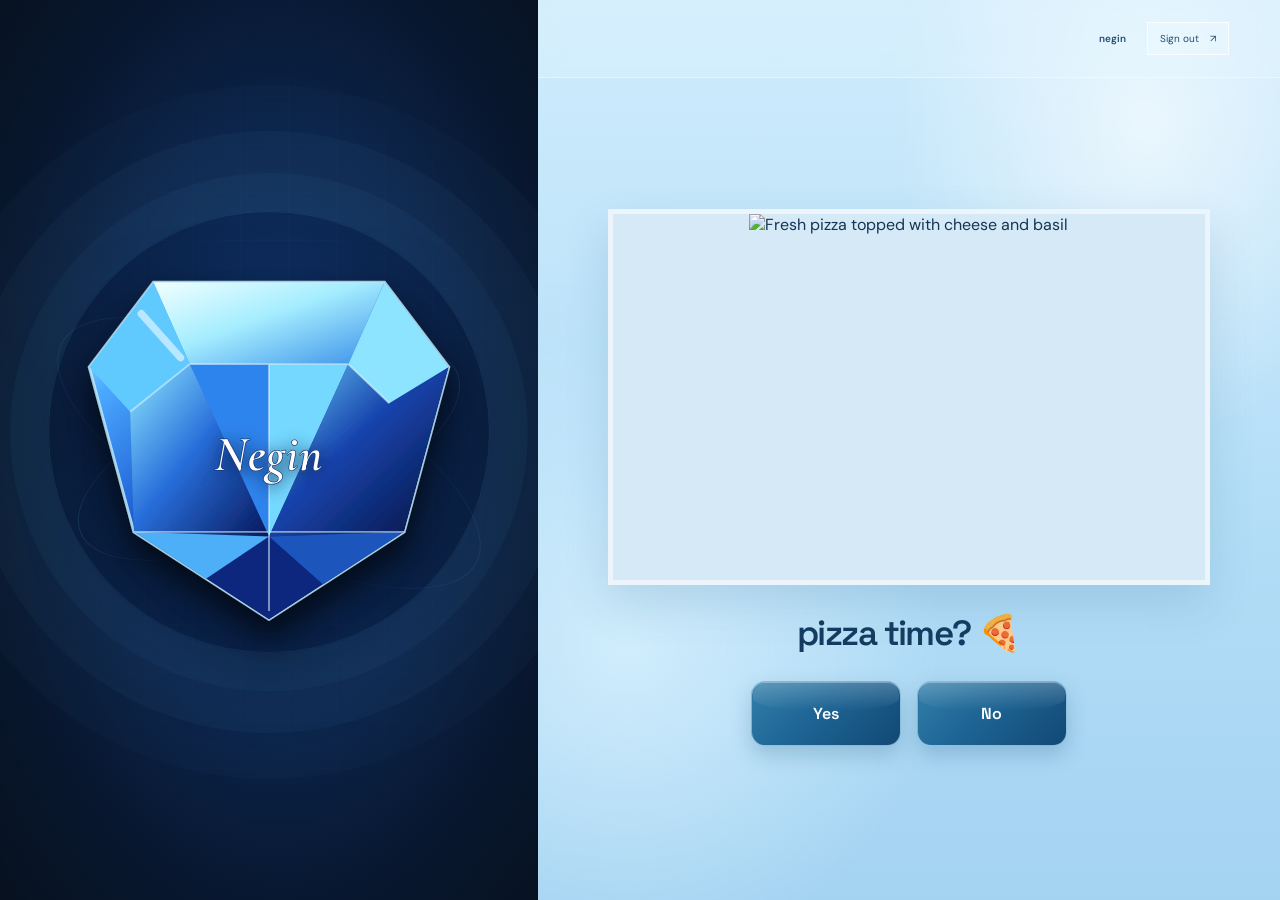
==== home.html @ ed8a0e22 "change the main page to 2" ====
<!doctype html>
<html lang="en">
<head>
  <meta charset="utf-8">
  <meta name="viewport" content="width=device-width, initial-scale=1">
  <meta name="theme-color" content="#a8d5f3">
  <meta name="description" content="Your Blockwise space.">
  <title>Your space — Blockwise</title>
  <link rel="preconnect" href="https://fonts.googleapis.com">
  <link rel="preconnect" href="https://fonts.gstatic.com" crossorigin>
  <link href="https://fonts.googleapis.com/css2?family=Cormorant+Garamond:ital,wght@0,500;0,600;1,500;1,600&family=DM+Mono:wght@400;500&family=DM+Sans:wght@400;500;600;700&family=Space+Grotesk:wght@400;500;600;700&display=swap" rel="stylesheet">
  <link rel="stylesheet" href="style.css">
  <script src="script.js" defer></script>
</head>
<body class="home-mode">
  <section class="home-screen" id="home-screen" aria-label="Your Blockwise home">
    <aside class="sapphire-panel" aria-label="Sapphire artwork">
      <div class="gem-stage" aria-hidden="true"><span class="gem-aura"></span><span class="gem-orbit gem-orbit-one"></span><span class="gem-orbit gem-orbit-two"></span>
        <svg class="sapphire-art" viewBox="0 0 440 450" role="img" aria-label="A large faceted blue sapphire gemstone">
          <defs>
            <linearGradient id="gem-base" x1="0" y1="0" x2="1" y2="1"><stop stop-color="#c5f5ff"/><stop offset=".18" stop-color="#4ba9ff"/><stop offset=".42" stop-color="#1c5bd2"/><stop offset=".68" stop-color="#102b90"/><stop offset="1" stop-color="#75d9ff"/></linearGradient>
            <linearGradient id="gem-left" x1="0" y1="0" x2="1" y2="1"><stop stop-color="#8ee8ff"/><stop offset=".48" stop-color="#286eda"/><stop offset="1" stop-color="#07175b"/></linearGradient>
            <linearGradient id="gem-right" x1="0" y1="0" x2="1" y2="1"><stop stop-color="#70d6ff"/><stop offset=".45" stop-color="#1744ad"/><stop offset="1" stop-color="#06113d"/></linearGradient>
            <linearGradient id="gem-flash" x1="0" y1="0" x2="1" y2="1"><stop stop-color="#f1ffff"/><stop offset=".45" stop-color="#a5edff"/><stop offset="1" stop-color="#398fe8"/></linearGradient>
            <filter id="gem-shadow" x="-40%" y="-35%" width="180%" height="190%"><feGaussianBlur in="SourceAlpha" stdDeviation="15"/><feOffset dy="18"/><feComponentTransfer><feFuncA type="linear" slope=".58"/></feComponentTransfer><feMerge><feMergeNode/><feMergeNode in="SourceGraphic"/></feMerge></filter>
            <clipPath id="gem-cut"><path d="M96 42h248l69 91-48 177-145 94L75 310 27 133z"/></clipPath>
          </defs>
          <g filter="url(#gem-shadow)">
            <path d="M96 42h248l69 91-48 177-145 94L75 310 27 133z" fill="url(#gem-base)" stroke="#cbf5ff" stroke-opacity=".78" stroke-width="3"/>
            <g clip-path="url(#gem-cut)">
              <path d="M96 42h248l-39 88H135z" fill="url(#gem-flash)"/>
              <path d="M27 133 96 42l39 88-64 51z" fill="#61caff"/>
              <path d="m344 42 69 91-64 48-44-51z" fill="#8de4ff"/>
              <path d="m135 130 85 0 0 185-85-185z" fill="#2f84ed"/>
              <path d="m220 130 85 0-85 185z" fill="#75d9ff"/>
              <path d="m71 181 64-51 85 185-145-5z" fill="url(#gem-left)"/>
              <path d="m305 130 44 42 64-39-48 177-145 5z" fill="url(#gem-right)"/>
              <path d="m75 310 145 5 145-5-145 94z" fill="#0c277e"/>
              <path d="m75 310 145 5-82 55z" fill="#4eaff7"/>
              <path d="m220 315 145-5-83 60z" fill="#1a54bb"/>
              <path d="M96 42h248M135 130h170M71 181l64-51m170 0 44 42m-129-42v185M75 310l290 0M220 315l0 80" fill="none" stroke="#e4fbff" stroke-opacity=".55" stroke-width="2"/>
              <path d="m83 76 42 47" stroke="#fff" stroke-opacity=".55" stroke-width="8" stroke-linecap="round"/>
            </g>
            <text class="gem-name" x="220" y="233" text-anchor="middle" dominant-baseline="middle">Negin</text>
          </g>
        </svg>
      </div>
    </aside>
    <div class="home-canvas">
      <header class="home-header"><div class="home-user"><span class="user-name">negin</span><button id="sign-out" type="button">Sign out <span>↗</span></button></div></header>
      <div class="empty-workspace" id="home">
        <section class="pizza-panel" aria-labelledby="pizza-question">
          <div class="pizza-photo"><img src="https://images.unsplash.com/photo-1513104890138-7c749659a591?auto=format&fit=crop&w=1000&q=85" alt="Fresh pizza topped with cheese and basil"></div>
          <p class="pizza-question" id="pizza-question">pizza time? 🍕</p>
          <div class="pizza-actions" id="pizza-actions" aria-label="Choose yes or no">
            <button class="pizza-yes" id="pizza-yes" type="button">Yes</button>
            <button class="pizza-no" id="pizza-no" type="button">No</button>
          </div>
          <p class="day-prompt" id="day-prompt" hidden>Which day would you like to go out?<br>tell me on telegram</p>
        </section>
      </div>
    </div>
  </section>
</body>
</html>
---- style.css ----
:root{--ink:#0b0d12;--panel:#11151d;--lime:#d4ff46;--cyan:#7cebd5;--muted:#929cab;--line:#2b313c;--white:#f4f6f8;--sans:'DM Sans',sans-serif;--display:'Space Grotesk',sans-serif;--mono:'DM Mono',monospace}*{box-sizing:border-box}html,body{min-width:320px;min-height:100%;margin:0}body{background:var(--ink);color:var(--white);font-family:var(--sans);-webkit-font-smoothing:antialiased}button,input{font:inherit}button,a{-webkit-tap-highlight-color:transparent}a{color:inherit;text-decoration:none}:focus-visible{outline:2px solid var(--lime);outline-offset:3px}.login-page{min-height:100svh;display:grid;grid-template-columns:1.08fr .92fr}.welcome-panel{position:relative;isolation:isolate;overflow:hidden;min-height:100svh;padding:35px clamp(35px,6vw,88px);display:flex;flex-direction:column;justify-content:space-between;background:radial-gradient(ellipse at 73% 49%,#183032 0%,#11191e 34%,#0b0d12 76%)}.welcome-panel:before{content:'';position:absolute;z-index:-1;inset:0;opacity:.2;background-image:linear-gradient(#8fb1a41d 1px,transparent 1px),linear-gradient(90deg,#8fb1a41d 1px,transparent 1px);background-size:54px 54px;mask-image:radial-gradient(ellipse at 67% 45%,#000 0%,transparent 72%)}.welcome-panel:after{content:'';position:absolute;z-index:-1;width:370px;height:370px;right:-170px;top:14%;border:1px solid #7cebd51b;border-radius:50%;box-shadow:0 0 0 42px #7cebd508,0 0 0 84px #7cebd506,0 0 0 130px #7cebd504}.ambient{position:absolute;z-index:-1;border-radius:50%;filter:blur(1px)}.ambient-one{width:6px;height:6px;top:23%;right:23%;background:var(--lime);box-shadow:0 0 18px 4px #d4ff4660}.ambient-two{width:4px;height:4px;bottom:22%;right:18%;background:var(--cyan);box-shadow:0 0 16px 3px #7cebd560}.brand{display:flex;align-items:center;gap:10px;width:max-content;font:600 19px var(--display);letter-spacing:-.045em}.brand-mark{width:29px;height:29px;border:1px solid #d4ff467c;border-radius:8px;display:grid;place-items:center;color:var(--lime);font:700 15px var(--display);letter-spacing:-.08em}.brand-mark span{color:var(--cyan)}.welcome-copy{width:min(500px,100%);margin:auto 0;padding:40px 0 48px}.eyebrow{display:flex;align-items:center;gap:9px;margin:0 0 18px;color:var(--lime);font:9px var(--mono);letter-spacing:.12em}.live-dot{width:6px;height:6px;border-radius:50%;background:var(--lime);box-shadow:0 0 0 4px #d4ff461f}.welcome-copy h1{margin:0;color:var(--white);font:600 clamp(55px,6.3vw,82px)/.98 var(--display);letter-spacing:-.07em}.welcome-copy h1 em{font-style:normal;color:var(--lime)}.welcome-text{max-width:370px;margin:22px 0 31px;color:#a2acb9;font-size:13px;line-height:1.8}.snippet{width:min(390px,100%);background:#10151dce;border:1px solid #c3d0e121;border-radius:8px;overflow:hidden;box-shadow:0 22px 70px #0005;backdrop-filter:blur(8px)}.snippet-top{height:37px;padding:0 12px;display:flex;align-items:center;justify-content:space-between;border-bottom:1px solid #ffffff12;color:#8d97a5;font:8px var(--mono)}.snippet-top>span:first-child{display:flex;gap:4px}.snippet-top i{width:7px;height:7px;border-radius:50%;background:#ed7169}.snippet-top i:nth-child(2){background:#e5bf5e}.snippet-top i:nth-child(3){background:#72c982}.snippet-top .saved{color:#83dcb3}.snippet pre{margin:0;padding:15px 18px;color:#bac3d0;font:10px/1.85 var(--mono)}.purple{color:#c6a0f6}.yellow{color:#ead48a}.green{color:#9de28c}.welcome-foot{display:flex;justify-content:space-between;gap:14px;color:#768190;font:8px var(--mono)}.welcome-foot b{color:var(--lime);font-weight:400;margin-right:5px}.welcome-foot .foot-mark{color:#75817e}.form-panel{min-height:100svh;background:#11151d;display:flex;flex-direction:column;justify-content:center;padding:35px clamp(32px,6vw,88px) 24px;position:relative}.form-wrap{width:min(390px,100%);margin:auto}.mobile-brand{display:none}.back-link{display:inline-flex;align-items:center;gap:9px;color:#8993a1;font:9px var(--mono);transition:color .2s}.back-link:hover{color:var(--lime)}.back-link span{font-size:14px}.form-heading{margin:43px 0 30px}.form-heading .eyebrow{margin-bottom:11px;font-size:8px;color:var(--cyan)}.form-heading h2{margin:0 0 8px;color:var(--white);font:600 37px/1.1 var(--display);letter-spacing:-.06em}.form-heading>p:last-child{margin:0;color:#98a2b0;font-size:11px}.field-group{margin-bottom:19px}.field-group label{display:block;margin-bottom:8px;color:#e0e4e9;font-size:10px;font-weight:600}.label-row{display:flex;align-items:center;justify-content:space-between}.label-row label{margin-bottom:8px}.text-button{border:0;padding:0;background:none;color:var(--lime);font-size:9px;font-weight:600;cursor:pointer}.text-button:hover{text-decoration:underline;text-underline-offset:3px}.field-group input{height:47px;width:100%;border:1px solid #303743;background:#0d1016;color:var(--white);padding:0 13px;font-size:11px;transition:border-color .2s,box-shadow .2s}.field-group input::placeholder{color:#657080}.field-group input:focus{outline:none;border-color:#9abc35;box-shadow:0 0 0 3px #d4ff4612}.field-group.invalid input{border-color:#f17e83}.field-error{display:block;min-height:0;margin-top:0;color:#f28b8e;font-size:9px}.field-group.invalid .field-error{min-height:13px;margin-top:5px}.password-wrap{position:relative}.password-wrap input{padding-right:60px}.show-password{position:absolute;right:12px;top:50%;transform:translateY(-50%);border:0;background:none;color:#9ca6b5;font:9px var(--mono);cursor:pointer}.show-password:hover{color:var(--lime)}.remember{display:flex;align-items:center;gap:9px;margin:1px 0 22px;color:#9aa4b1;font-size:10px;cursor:pointer;width:max-content}.remember input{position:absolute;opacity:0;width:1px;height:1px}.checkmark{width:15px;height:15px;border:1px solid #47515f;background:#0d1016;display:grid;place-items:center;transition:.2s}.remember input:checked+.checkmark{background:var(--lime);border-color:var(--lime)}.remember input:checked+.checkmark:after{content:'✓';color:var(--ink);font-size:10px;font-weight:700}.remember input:focus-visible+.checkmark{outline:2px solid var(--lime);outline-offset:3px}.submit-button{height:49px;width:100%;border:0;background:var(--lime);color:var(--ink);display:flex;align-items:center;justify-content:space-between;padding:0 15px;font-size:10px;font-weight:700;cursor:pointer;transition:background .2s,transform .2s}.submit-button:hover{background:#e0ff7e;transform:translateY(-1px)}.button-arrow{font-size:16px}.form-message{min-height:17px;margin:10px 0 0;color:var(--cyan);font-size:10px}.form-message.error{color:#f28b8e}.signup-prompt{margin:19px 0 0;text-align:center;color:#929cab;font-size:10px}.signup-prompt .text-button{margin-left:4px}.secure-note{display:flex;align-items:center;justify-content:center;gap:8px;margin-top:39px;padding-top:17px;border-top:1px solid #ffffff12;color:#788391;font-size:9px}.lock-icon{color:var(--cyan);font-size:12px}.form-foot{display:flex;justify-content:center;gap:20px;color:#697484;font:8px var(--mono)}.form-foot a:hover{color:var(--lime)}.toast{position:fixed;z-index:20;bottom:24px;left:50%;transform:translate(-50%,15px);padding:12px 17px;background:var(--lime);color:var(--ink);font:10px var(--mono);opacity:0;pointer-events:none;transition:opacity .2s,transform .2s}.toast.show{opacity:1;transform:translate(-50%,0)}.is-reset .remember,.is-reset #password-group{display:none}.is-reset .form-heading{margin-bottom:28px}
@media(max-width:850px){.login-page{grid-template-columns:.95fr 1.05fr}.welcome-panel{padding:29px 34px}.form-panel{padding-inline:35px}.welcome-copy h1{font-size:clamp(50px,6vw,68px)}.welcome-foot{flex-wrap:wrap}.welcome-foot .foot-mark{display:none}}
@media(max-width:650px){.login-page{display:flex;flex-direction:column}.welcome-panel{min-height:280px;height:34svh;max-height:360px;padding:21px 23px 17px}.welcome-panel:before{background-size:38px 38px}.welcome-panel:after{width:220px;height:220px;right:-115px;top:-45px}.brand{font-size:17px}.brand-mark{width:26px;height:26px}.welcome-copy{margin:auto 0;padding:22px 0 13px}.welcome-copy .eyebrow{margin-bottom:10px;font-size:8px}.welcome-copy h1{font-size:clamp(40px,10vw,58px)}.welcome-text{max-width:330px;margin:12px 0 0;font-size:10px}.snippet{display:none}.welcome-foot{font-size:7px;gap:11px}.form-panel{min-height:calc(100svh - min(34svh,360px));padding:25px 23px 20px}.form-wrap{margin:auto;width:min(390px,100%)}.back-link{display:none}.form-heading{margin:12px 0 26px}.form-heading h2{font-size:33px}.secure-note{margin-top:26px}.form-foot{margin-top:25px;gap:16px}}
@media(max-width:370px){.welcome-panel{padding-inline:18px}.form-panel{padding-inline:18px}.welcome-copy h1{font-size:40px}.welcome-foot{gap:8px}.form-foot{gap:11px;font-size:7px}}
@media(prefers-reduced-motion:reduce){*,*::before,*::after{scroll-behavior:auto!important;animation-duration:.01ms!important;transition-duration:.01ms!important}}

.login-hint{margin:17px 0 0;text-align:center;color:#788391;font:9px var(--mono)}.login-hint strong{color:var(--cyan);font-weight:500}

/* Signed-in home: a calm sky with room for future content. */
[hidden]{display:none!important}body.home-mode{overflow:hidden;background:#a8d5f3}.home-screen{position:relative;min-height:100svh;width:100%;overflow:hidden;display:flex;flex-direction:column;color:#153554;background:linear-gradient(180deg,#c3e5fb 0%,#a9d6f5 43%,#83bdea 100%)}body.home-mode #home-screen{display:flex!important}.home-screen:before{content:'';position:absolute;inset:0;pointer-events:none;background:radial-gradient(ellipse at 18% 28%,#ffffffa8 0%,#ffffff00 33%),radial-gradient(ellipse at 82% 40%,#e6f6ff88 0%,#e6f6ff00 30%),linear-gradient(180deg,#ffffff21,transparent 54%)}.sky-glow{position:absolute;pointer-events:none;filter:blur(4px);border-radius:50%;background:#ffffff54}.sky-glow-one{width:380px;height:110px;top:23%;left:-130px;transform:rotate(-14deg)}.sky-glow-two{width:460px;height:135px;right:-160px;bottom:18%;transform:rotate(14deg);opacity:.55}.home-header{position:relative;z-index:2;height:82px;padding:0 clamp(22px,5vw,70px);display:flex;align-items:center;justify-content:space-between;border-bottom:1px solid #ffffff55;background:#d5efff38;backdrop-filter:blur(7px)}.home-brand{color:#123858}.home-brand .brand-mark{border-color:#ffffffbb;color:#164c79;background:#ffffff35}.home-brand .brand-mark span{color:#178fbd}.home-user{display:flex;align-items:center;gap:10px;color:#173c5d;font-size:11px}.user-dot{width:28px;height:28px;border-radius:50%;display:grid;place-items:center;background:#ffffff9c;border:1px solid #ffffff;color:#215b86;font:500 11px var(--mono)}.user-name{font-weight:600}.home-user button{margin-left:12px;border:1px solid #ffffffa8;background:#f4fbff55;color:#173c5d;padding:9px 12px;font-size:10px;cursor:pointer;transition:background .2s}.home-user button:hover{background:#ffffffb8}.home-user button span{margin-left:8px}.empty-workspace{position:relative;z-index:1;flex:1;min-height:0}.home-footer{position:relative;z-index:2;min-height:44px;padding:0 clamp(22px,5vw,70px);display:flex;align-items:center;justify-content:space-between;color:#28577e9c;font:8px var(--mono);letter-spacing:.08em}.home-footer b{margin-left:5px;color:#f8ffff;font-size:12px}.diamond{position:absolute;z-index:1;width:53px;height:53px;transform:rotate(45deg);border:1px solid #f7fdffb8;background:linear-gradient(135deg,#ffffffb0 0%,#e6f8ff5a 31%,#85c8ef47 32%,#faffff8b 67%,#b2e3fc6e 68%,#ffffffa8 100%);box-shadow:0 8px 24px #367ca52b,inset 0 0 14px #ffffff72;opacity:.8}.diamond:after{content:'';position:absolute;inset:0;background:linear-gradient(45deg,transparent 49.3%,#ffffffb0 50%,transparent 50.8%)}.diamond-one{width:36px;height:36px;left:9%;top:21%;opacity:.58}.diamond-two{width:84px;height:84px;right:10%;top:17%;opacity:.77}.diamond-three{width:49px;height:49px;left:17%;bottom:18%;opacity:.48}.diamond-four{width:29px;height:29px;right:20%;bottom:15%;opacity:.55}.diamond-five{width:20px;height:20px;left:30%;top:14%;opacity:.44}.diamond-six{width:43px;height:43px;right:5%;bottom:32%;opacity:.48}
@media(max-width:650px){.home-header{height:68px;padding-inline:18px}.home-user{gap:7px}.home-user button{margin-left:5px;padding:8px}.home-footer{padding-inline:18px;font-size:7px}.diamond-one{left:8%;top:24%;width:28px;height:28px}.diamond-two{right:9%;top:21%;width:57px;height:57px}.diamond-three{left:11%;bottom:19%;width:34px;height:34px}.diamond-four{right:17%;bottom:15%;width:24px;height:24px}.diamond-five{left:35%;top:13%;width:15px;height:15px}.diamond-six{right:5%;bottom:34%;width:30px;height:30px}}
.sapphire{position:absolute;z-index:1;transform:none;clip-path:polygon(20% 0,80% 0,100% 24%,93% 69%,73% 90%,50% 100%,27% 90%,7% 69%,0 24%);border:0;background:radial-gradient(ellipse at 31% 20%,#c3f3ff 0,#78d3ff 12%,transparent 34%),linear-gradient(132deg,#90dcff 0%,#278bff 22%,#124bbf 23%,#4aa6ff 43%,#102f9a 44%,#3b8ef0 65%,#071d69 66%,#2674db 83%,#9ce8ff 100%);box-shadow:none;filter:drop-shadow(0 13px 22px #123e9f72) drop-shadow(0 0 17px #51aaff42);opacity:.91}.sapphire:after{content:'';position:absolute;inset:0;clip-path:polygon(20% 0,80% 0,100% 24%,93% 69%,73% 90%,50% 100%,27% 90%,7% 69%,0 24%);background:linear-gradient(148deg,transparent 0 19%,#e1faffad 19.5%,transparent 21%),linear-gradient(32deg,transparent 0 48%,#a8e6ff9c 48.5%,transparent 50%),linear-gradient(90deg,#06195433 0 22%,transparent 22.5% 76%,#d4f5ff44 77%),linear-gradient(180deg,#ffffff25,transparent 42%,#041b6333);mix-blend-mode:screen}.sapphire-one{left:9%;top:21%;width:68px;height:75px}.sapphire-two{right:10%;top:17%;width:138px;height:151px}.sapphire-three{left:17%;bottom:18%;width:83px;height:91px}.sapphire-four{right:20%;bottom:15%;width:52px;height:57px}.sapphire-five{left:30%;top:14%;width:34px;height:37px}.sapphire-six{right:5%;bottom:32%;width:70px;height:77px}
@media(max-width:650px){.sapphire-one{left:8%;top:24%;width:47px;height:52px}.sapphire-two{right:9%;top:21%;width:90px;height:99px}.sapphire-three{left:11%;bottom:19%;width:57px;height:63px}.sapphire-four{right:17%;bottom:15%;width:38px;height:42px}.sapphire-five{left:35%;top:13%;width:23px;height:25px}.sapphire-six{right:5%;bottom:34%;width:49px;height:54px}}

/* Split signed-in page: a single sapphire against a deeper blue panel. */
body.home-mode #home-screen{display:grid!important;grid-template-columns:minmax(300px,42%) 1fr;min-height:100svh;background:#add8f4;overflow:hidden}.sapphire-panel{position:relative;isolation:isolate;overflow:hidden;min-height:100svh;padding:34px clamp(25px,4vw,60px);display:flex;flex-direction:column;justify-content:space-between;background:radial-gradient(ellipse at 52% 48%,#123b77 0%,#0c2854 33%,#08172f 72%,#07111f 100%)}.sapphire-panel:before{content:'';position:absolute;z-index:-1;inset:0;opacity:.24;background-image:linear-gradient(#9cdfff1c 1px,transparent 1px),linear-gradient(90deg,#9cdfff1c 1px,transparent 1px);background-size:48px 48px;mask-image:radial-gradient(ellipse at 52% 45%,#000,transparent 75%)}.sapphire-panel:after{content:'';position:absolute;z-index:-1;width:440px;height:440px;left:50%;top:48%;transform:translate(-50%,-50%);border:1px solid #83d7ff1b;border-radius:50%;box-shadow:0 0 0 38px #74c9ff0a,0 0 0 80px #74c9ff08,0 0 0 126px #74c9ff05}.sapphire-brand{position:relative;z-index:2;color:#f3f9ff}.sapphire-brand .brand-mark{border-color:#80cfff88;color:#a6e3ff;background:#ffffff09}.sapphire-brand .brand-mark span{color:#d4ff46}.gem-stage{position:absolute;inset:100px 0 94px;display:grid;place-items:center}.gem-aura{position:absolute;width:min(65%,350px);aspect-ratio:1;border-radius:50%;background:radial-gradient(circle,#58bfff48 0%,#377ed72a 34%,#2264ac0a 65%,transparent 72%);filter:blur(11px)}.gem-orbit{position:absolute;width:min(77%,410px);aspect-ratio:1;border:1px solid #9be0ff20;border-radius:50%;transform:rotate(-23deg) scaleY(.38)}.gem-orbit-two{width:min(88%,470px);transform:rotate(28deg) scaleY(.38);border-color:#78c5f319}.sapphire-art{position:relative;width:min(78%,410px);height:auto;overflow:visible;filter:drop-shadow(0 32px 36px #020a1b9e);animation:sapphire-float 6s ease-in-out infinite}@keyframes sapphire-float{0%,100%{transform:translateY(0) rotate(-2deg)}50%{transform:translateY(-9px) rotate(1deg)}}.sapphire-caption{position:relative;z-index:2;display:flex;align-items:center;gap:12px;color:#e3f3ff}.caption-line{width:22px;height:1px;background:#83dcff}.sapphire-caption p{margin:0 0 4px;color:#a6e4ff;font:8px var(--mono);letter-spacing:.12em}.sapphire-caption small{color:#93aeca;font-size:9px}.caption-index{margin-left:auto;color:#718aaa;font:8px var(--mono)}.home-canvas{position:relative;isolation:isolate;min-width:0;min-height:100svh;overflow:hidden;display:flex;flex-direction:column;background:linear-gradient(180deg,#c8e9fc 0%,#b7e0f8 48%,#a4d3f2 100%)}.home-canvas:before{content:'';position:absolute;z-index:-1;inset:0;pointer-events:none;background:radial-gradient(ellipse at 82% 14%,#ffffff9e 0%,#ffffff00 29%),radial-gradient(ellipse at 12% 72%,#dff5ffb0 0%,#dff5ff00 34%),linear-gradient(180deg,#ffffff20,transparent 55%)}.home-header{position:relative;z-index:2;flex:0 0 78px;height:78px;padding:0 clamp(23px,4vw,58px);display:flex;align-items:center;justify-content:space-between;border-bottom:1px solid #ffffff65;background:#e7f6ff42;backdrop-filter:blur(9px)}.canvas-label{color:#3b6990;font:8px var(--mono);letter-spacing:.14em}.canvas-spark{margin-right:8px;color:#257abd;font-size:13px}.home-user{gap:9px;color:#224c70;font-size:10px}.user-dot{background:#f1faffad;border-color:#fff;color:#27669a}.home-user button{border-color:#ffffffbb;background:#eff9ff72;color:#204c70}.home-user button:hover{background:#fff}.empty-workspace{position:relative;z-index:1;flex:1;min-height:0}.home-footer{position:relative;z-index:2;flex:0 0 43px;min-height:43px;padding:0 clamp(23px,4vw,58px);color:#40729a;font:7px var(--mono);letter-spacing:.08em}.home-footer b{color:#fff}
@media(max-width:650px){body.home-mode #home-screen{grid-template-columns:1fr;grid-template-rows:minmax(275px,38svh) minmax(345px,1fr);min-height:100svh;overflow:auto}.sapphire-panel{min-height:275px;padding:18px 21px 16px}.sapphire-panel:after{width:260px;height:260px;top:53%}.gem-stage{inset:55px 0 42px}.gem-aura{width:min(56%,230px)}.gem-orbit{width:min(68%,275px)}.gem-orbit-two{width:min(78%,315px)}.sapphire-art{width:min(47%,200px);max-height:200px}.sapphire-caption{gap:8px}.sapphire-caption small{font-size:8px}.sapphire-caption p{font-size:7px}.home-canvas{min-height:345px}.home-header{height:62px;flex-basis:62px;padding-inline:17px}.home-user{gap:7px}.home-user button{margin-left:3px;padding:8px}.home-footer{padding-inline:17px;font-size:6px}}
.gem-name{font-family:'Cormorant Garamond',Georgia,serif;font-size:53px;font-weight:600;font-style:italic;letter-spacing:1.2px;fill:#fffdfb;stroke:#123779;stroke-width:1.4px;paint-order:stroke;filter:drop-shadow(0 3px 9px #071947d9)}.empty-workspace{display:grid;place-items:center;padding:32px}.text-box-wrap{width:min(76%,610px);height:min(55%,390px);min-height:235px;padding:12px;display:flex;flex-direction:column;gap:10px;background:#f1fbff2c;border:1px solid #f7fdff8c;box-shadow:0 18px 55px #346f9b22;backdrop-filter:blur(8px)}.text-box-wrap label{padding:2px 4px;color:#376789;font:8px var(--mono);letter-spacing:.16em}.text-box-wrap textarea{flex:1;min-height:0;resize:vertical;border:1px solid #ffffffc7;background:#f7fcff8c;padding:17px;color:#214a6a;font:13px/1.7 var(--sans);outline:none}.text-box-wrap textarea::placeholder{color:#6f91a9}.text-box-wrap textarea:focus{border-color:#4e9fd0;box-shadow:0 0 0 3px #ffffff6b}
@media(max-width:650px){.empty-workspace{min-height:345px;padding:22px}.text-box-wrap{width:100%;height:250px;min-height:210px}.text-box-wrap textarea{font-size:12px}.gem-name{font-size:41px}}
.pizza-panel{width:min(82%,460px);padding:15px 15px 7px;text-align:center}.pizza-photo{position:relative;width:100%;aspect-ratio:16/10;overflow:hidden;border:5px solid #f5fbffb5;box-shadow:0 18px 42px #275d8728;background:#d5e9f6;transform:translateY(-14px)}.pizza-photo img{width:100%;height:100%;object-fit:cover}.pizza-photo>span{position:absolute;left:10px;bottom:10px;padding:7px 9px;background:#102f4acc;color:#effaff;font:8px var(--mono);letter-spacing:.1em}.pizza-question{margin:13px 0 8px;color:#143c60;font:600 35px/1.2 var(--display);letter-spacing:-.045em}.pizza-actions{position:relative;width:min(100%,400px);height:101px;margin:0 auto}.pizza-actions button{position:absolute;top:25px;width:115px;height:50px;border:1px solid #ffffffbf;font-size:13px;font-weight:700;cursor:pointer;transition:background .2s,color .2s,left .12s ease,top .12s ease,box-shadow .2s}.pizza-actions button span{margin-left:4px}.pizza-yes{left:calc(50% - 123px);background:#1a5482;color:white;box-shadow:0 6px 16px #1c5c8a2e}.pizza-yes:hover{background:#123d67;box-shadow:0 8px 21px #1c5c8a42}.pizza-no{left:calc(50% + 8px);background:#f5fbff;color:#294c68;box-shadow:0 6px 16px #3a6c8d1c}
@media(max-width:650px){.pizza-panel{width:min(100%,420px);padding:8px 7px 0}.pizza-photo{aspect-ratio:16/9;border-width:4px;transform:translateY(-10px)}.pizza-question{font-size:29px;margin:11px 0 4px}.pizza-actions{height:88px}.pizza-actions button{top:19px;width:105px;height:46px;font-size:12px}.pizza-yes{left:calc(50% - 113px)}.pizza-no{left:calc(50% + 8px)}}
.pizza-no{z-index:8;transition:left .07s cubic-bezier(.15,1,.3,1),top .07s cubic-bezier(.15,1,.3,1),background .2s,color .2s;will-change:left,top}
.empty-workspace>.pizza-no{position:absolute;z-index:8;width:115px;height:50px;display:grid;place-items:center;padding:0;border:1px solid #ffffffbf;background:#f5fbff;color:#294c68;font-size:13px;font-weight:700;cursor:pointer;box-shadow:0 6px 16px #3a6c8d1c;transition:left .055s cubic-bezier(.15,1,.3,1),top .055s cubic-bezier(.15,1,.3,1),background .2s,color .2s;will-change:left,top}
@media(max-width:650px){.empty-workspace>.pizza-no{width:105px;height:46px;font-size:12px}}
.sapphire-art{animation-duration:5.2s}@keyframes sapphire-float{0%,100%{transform:translate3d(0,0,0) rotate(-4deg) scale(1)}50%{transform:translate3d(0,-16px,0) rotate(4deg) scale(1.015)}}
.sapphire-art{transition:filter .75s ease}.sapphire-art.ruby-mode{filter:hue-rotate(150deg) saturate(2.25) contrast(1.12) drop-shadow(0 32px 38px #78091fbd) drop-shadow(0 0 22px #ff234866)}.sapphire-panel.ruby-mode .gem-aura{background:radial-gradient(circle,#ff244f91 0%,#e5093f58 31%,#ae092c20 64%,transparent 74%)}.sapphire-panel.ruby-mode:after{border-color:#ff777743;box-shadow:0 0 0 38px #ff30451c,0 0 0 80px #ff304515,0 0 0 126px #ff30450c}.ruby-mode .gem-orbit{border-color:#ff918c4a}
.pizza-photo{width:140%;margin-left:-20%}.pizza-actions button{width:150px;height:65px;font-size:16px;top:19px}.pizza-yes{left:calc(50% - 158px)}.pizza-no{left:calc(50% + 8px)}.empty-workspace>.pizza-no{width:150px;height:65px;font-size:16px}
@media(max-width:650px){.pizza-photo{width:calc(100% + 50px);margin-left:-25px}.pizza-actions{height:94px}.pizza-actions button{width:137px;height:60px;font-size:15px;top:16px}.pizza-yes{left:calc(50% - 145px)}.pizza-no{left:calc(50% + 8px)}.empty-workspace>.pizza-no{width:137px;height:60px;font-size:15px}}
.pizza-actions button,.empty-workspace>.pizza-no{position:absolute;overflow:hidden;border-radius:14px;font-family:var(--display);font-weight:600;letter-spacing:.01em;transition:transform .2s ease,background .2s ease,box-shadow .2s ease,border-color .2s ease,left .055s cubic-bezier(.15,1,.3,1),top .055s cubic-bezier(.15,1,.3,1)}.pizza-actions button:before,.empty-workspace>.pizza-no:before{content:'';position:absolute;inset:1px 1px auto;height:44%;border-radius:12px 12px 45% 45%;background:linear-gradient(180deg,#ffffff35,transparent);pointer-events:none}.pizza-actions button span{position:relative;z-index:1}.pizza-yes{border:1px solid #c8f0ff9c!important;background:linear-gradient(135deg,#347faa 0%,#1e6696 42%,#124875 100%);color:#fff;box-shadow:0 9px 20px #245e8440,inset 0 1px #ffffff70}.pizza-yes:hover{transform:translateY(-3px);background:linear-gradient(135deg,#4395c0,#246e9d 48%,#155281);box-shadow:0 14px 24px #245e8452,inset 0 1px #ffffff8c}.pizza-no,.empty-workspace>.pizza-no{border:1px solid #fff!important;background:linear-gradient(145deg,#ffffffed,#e8f6ffdb);color:#24557a;box-shadow:0 8px 20px #316f9926,inset 0 1px #fff}.pizza-no:hover,.empty-workspace>.pizza-no:hover{transform:translateY(-2px);background:linear-gradient(145deg,#fff,#d9efff);box-shadow:0 12px 23px #316f9938,inset 0 1px #fff}
.pizza-no,.empty-workspace>.pizza-no{border-color:#c8f0ff9c!important;background:linear-gradient(135deg,#347faa 0%,#1e6696 42%,#124875 100%);color:#fff;box-shadow:0 9px 20px #245e8440,inset 0 1px #ffffff70}.pizza-no:hover,.empty-workspace>.pizza-no:hover{transform:translateY(-3px);background:linear-gradient(135deg,#4395c0,#246e9d 48%,#155281);box-shadow:0 14px 24px #245e8452,inset 0 1px #ffffff8c}
.day-prompt{margin:8px 0 0;color:#143c60;font:600 35px/1.2 var(--display);letter-spacing:-.045em}
@media(max-width:650px){.day-prompt{font-size:29px}}
.home-user{margin-left:auto}
.brand>span:last-child{font-family:'Cormorant Garamond',Georgia,serif;font-size:28px;font-style:italic;font-weight:600;letter-spacing:-.035em}
.submit-button{position:relative;justify-content:center}
.submit-button .button-arrow{position:absolute;right:15px}
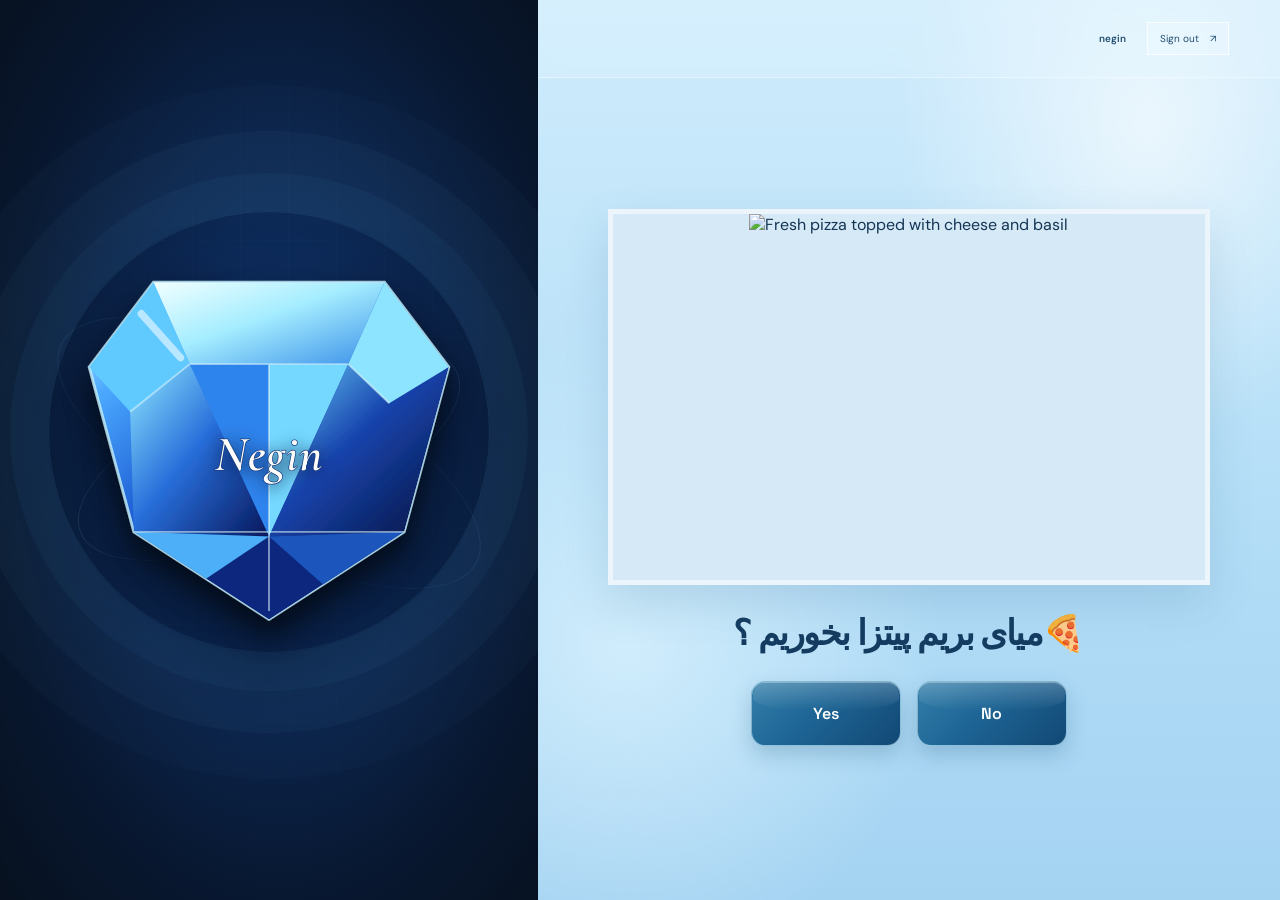
==== commit 251774ba: "change some texts to persian" ====
--- a/home.html
+++ b/home.html
@@ -51,12 +51,12 @@
       <div class="empty-workspace" id="home">
         <section class="pizza-panel" aria-labelledby="pizza-question">
           <div class="pizza-photo"><img src="https://images.unsplash.com/photo-1513104890138-7c749659a591?auto=format&fit=crop&w=1000&q=85" alt="Fresh pizza topped with cheese and basil"></div>
-          <p class="pizza-question" id="pizza-question">pizza time? 🍕</p>
+          <p class="pizza-question" id="pizza-question">میای بریم پیتزا بخوریم ؟🍕</p>
           <div class="pizza-actions" id="pizza-actions" aria-label="Choose yes or no">
             <button class="pizza-yes" id="pizza-yes" type="button">Yes</button>
             <button class="pizza-no" id="pizza-no" type="button">No</button>
           </div>
-          <p class="day-prompt" id="day-prompt" hidden>Which day would you like to go out?<br>tell me on telegram</p>
+          <p class="day-prompt" id="day-prompt" hidden>چه روزی دوست داری بریم؟<br>tell me on telegram</p>
         </section>
       </div>
     </div>
--- a/style.css
+++ b/style.css
@@ -1,4 +1,4 @@
-:root{--ink:#0b0d12;--panel:#11151d;--lime:#d4ff46;--cyan:#7cebd5;--muted:#929cab;--line:#2b313c;--white:#f4f6f8;--sans:'DM Sans',sans-serif;--display:'Space Grotesk',sans-serif;--mono:'DM Mono',monospace}*{box-sizing:border-box}html,body{min-width:320px;min-height:100%;margin:0}body{background:var(--ink);color:var(--white);font-family:var(--sans);-webkit-font-smoothing:antialiased}button,input{font:inherit}button,a{-webkit-tap-highlight-color:transparent}a{color:inherit;text-decoration:none}:focus-visible{outline:2px solid var(--lime);outline-offset:3px}.login-page{min-height:100svh;display:grid;grid-template-columns:1.08fr .92fr}.welcome-panel{position:relative;isolation:isolate;overflow:hidden;min-height:100svh;padding:35px clamp(35px,6vw,88px);display:flex;flex-direction:column;justify-content:space-between;background:radial-gradient(ellipse at 73% 49%,#183032 0%,#11191e 34%,#0b0d12 76%)}.welcome-panel:before{content:'';position:absolute;z-index:-1;inset:0;opacity:.2;background-image:linear-gradient(#8fb1a41d 1px,transparent 1px),linear-gradient(90deg,#8fb1a41d 1px,transparent 1px);background-size:54px 54px;mask-image:radial-gradient(ellipse at 67% 45%,#000 0%,transparent 72%)}.welcome-panel:after{content:'';position:absolute;z-index:-1;width:370px;height:370px;right:-170px;top:14%;border:1px solid #7cebd51b;border-radius:50%;box-shadow:0 0 0 42px #7cebd508,0 0 0 84px #7cebd506,0 0 0 130px #7cebd504}.ambient{position:absolute;z-index:-1;border-radius:50%;filter:blur(1px)}.ambient-one{width:6px;height:6px;top:23%;right:23%;background:var(--lime);box-shadow:0 0 18px 4px #d4ff4660}.ambient-two{width:4px;height:4px;bottom:22%;right:18%;background:var(--cyan);box-shadow:0 0 16px 3px #7cebd560}.brand{display:flex;align-items:center;gap:10px;width:max-content;font:600 19px var(--display);letter-spacing:-.045em}.brand-mark{width:29px;height:29px;border:1px solid #d4ff467c;border-radius:8px;display:grid;place-items:center;color:var(--lime);font:700 15px var(--display);letter-spacing:-.08em}.brand-mark span{color:var(--cyan)}.welcome-copy{width:min(500px,100%);margin:auto 0;padding:40px 0 48px}.eyebrow{display:flex;align-items:center;gap:9px;margin:0 0 18px;color:var(--lime);font:9px var(--mono);letter-spacing:.12em}.live-dot{width:6px;height:6px;border-radius:50%;background:var(--lime);box-shadow:0 0 0 4px #d4ff461f}.welcome-copy h1{margin:0;color:var(--white);font:600 clamp(55px,6.3vw,82px)/.98 var(--display);letter-spacing:-.07em}.welcome-copy h1 em{font-style:normal;color:var(--lime)}.welcome-text{max-width:370px;margin:22px 0 31px;color:#a2acb9;font-size:13px;line-height:1.8}.snippet{width:min(390px,100%);background:#10151dce;border:1px solid #c3d0e121;border-radius:8px;overflow:hidden;box-shadow:0 22px 70px #0005;backdrop-filter:blur(8px)}.snippet-top{height:37px;padding:0 12px;display:flex;align-items:center;justify-content:space-between;border-bottom:1px solid #ffffff12;color:#8d97a5;font:8px var(--mono)}.snippet-top>span:first-child{display:flex;gap:4px}.snippet-top i{width:7px;height:7px;border-radius:50%;background:#ed7169}.snippet-top i:nth-child(2){background:#e5bf5e}.snippet-top i:nth-child(3){background:#72c982}.snippet-top .saved{color:#83dcb3}.snippet pre{margin:0;padding:15px 18px;color:#bac3d0;font:10px/1.85 var(--mono)}.purple{color:#c6a0f6}.yellow{color:#ead48a}.green{color:#9de28c}.welcome-foot{display:flex;justify-content:space-between;gap:14px;color:#768190;font:8px var(--mono)}.welcome-foot b{color:var(--lime);font-weight:400;margin-right:5px}.welcome-foot .foot-mark{color:#75817e}.form-panel{min-height:100svh;background:#11151d;display:flex;flex-direction:column;justify-content:center;padding:35px clamp(32px,6vw,88px) 24px;position:relative}.form-wrap{width:min(390px,100%);margin:auto}.mobile-brand{display:none}.back-link{display:inline-flex;align-items:center;gap:9px;color:#8993a1;font:9px var(--mono);transition:color .2s}.back-link:hover{color:var(--lime)}.back-link span{font-size:14px}.form-heading{margin:43px 0 30px}.form-heading .eyebrow{margin-bottom:11px;font-size:8px;color:var(--cyan)}.form-heading h2{margin:0 0 8px;color:var(--white);font:600 37px/1.1 var(--display);letter-spacing:-.06em}.form-heading>p:last-child{margin:0;color:#98a2b0;font-size:11px}.field-group{margin-bottom:19px}.field-group label{display:block;margin-bottom:8px;color:#e0e4e9;font-size:10px;font-weight:600}.label-row{display:flex;align-items:center;justify-content:space-between}.label-row label{margin-bottom:8px}.text-button{border:0;padding:0;background:none;color:var(--lime);font-size:9px;font-weight:600;cursor:pointer}.text-button:hover{text-decoration:underline;text-underline-offset:3px}.field-group input{height:47px;width:100%;border:1px solid #303743;background:#0d1016;color:var(--white);padding:0 13px;font-size:11px;transition:border-color .2s,box-shadow .2s}.field-group input::placeholder{color:#657080}.field-group input:focus{outline:none;border-color:#9abc35;box-shadow:0 0 0 3px #d4ff4612}.field-group.invalid input{border-color:#f17e83}.field-error{display:block;min-height:0;margin-top:0;color:#f28b8e;font-size:9px}.field-group.invalid .field-error{min-height:13px;margin-top:5px}.password-wrap{position:relative}.password-wrap input{padding-right:60px}.show-password{position:absolute;right:12px;top:50%;transform:translateY(-50%);border:0;background:none;color:#9ca6b5;font:9px var(--mono);cursor:pointer}.show-password:hover{color:var(--lime)}.remember{display:flex;align-items:center;gap:9px;margin:1px 0 22px;color:#9aa4b1;font-size:10px;cursor:pointer;width:max-content}.remember input{position:absolute;opacity:0;width:1px;height:1px}.checkmark{width:15px;height:15px;border:1px solid #47515f;background:#0d1016;display:grid;place-items:center;transition:.2s}.remember input:checked+.checkmark{background:var(--lime);border-color:var(--lime)}.remember input:checked+.checkmark:after{content:'✓';color:var(--ink);font-size:10px;font-weight:700}.remember input:focus-visible+.checkmark{outline:2px solid var(--lime);outline-offset:3px}.submit-button{height:49px;width:100%;border:0;background:var(--lime);color:var(--ink);display:flex;align-items:center;justify-content:space-between;padding:0 15px;font-size:10px;font-weight:700;cursor:pointer;transition:background .2s,transform .2s}.submit-button:hover{background:#e0ff7e;transform:translateY(-1px)}.button-arrow{font-size:16px}.form-message{min-height:17px;margin:10px 0 0;color:var(--cyan);font-size:10px}.form-message.error{color:#f28b8e}.signup-prompt{margin:19px 0 0;text-align:center;color:#929cab;font-size:10px}.signup-prompt .text-button{margin-left:4px}.secure-note{display:flex;align-items:center;justify-content:center;gap:8px;margin-top:39px;padding-top:17px;border-top:1px solid #ffffff12;color:#788391;font-size:9px}.lock-icon{color:var(--cyan);font-size:12px}.form-foot{display:flex;justify-content:center;gap:20px;color:#697484;font:8px var(--mono)}.form-foot a:hover{color:var(--lime)}.toast{position:fixed;z-index:20;bottom:24px;left:50%;transform:translate(-50%,15px);padding:12px 17px;background:var(--lime);color:var(--ink);font:10px var(--mono);opacity:0;pointer-events:none;transition:opacity .2s,transform .2s}.toast.show{opacity:1;transform:translate(-50%,0)}.is-reset .remember,.is-reset #password-group{display:none}.is-reset .form-heading{margin-bottom:28px}
+:root{--ink:#0b0d12;--panel:#11151d;--lime:#d8f774;--cyan:#7cebd5;--muted:#929cab;--line:#2b313c;--white:#f4f6f8;--sans:'DM Sans',sans-serif;--display:'Space Grotesk',sans-serif;--mono:'DM Mono',monospace}*{box-sizing:border-box}html,body{min-width:320px;min-height:100%;margin:0}body{background:var(--ink);color:var(--white);font-family:var(--sans);-webkit-font-smoothing:antialiased}button,input{font:inherit}button,a{-webkit-tap-highlight-color:transparent}a{color:inherit;text-decoration:none}:focus-visible{outline:2px solid var(--lime);outline-offset:3px}.login-page{min-height:100svh;display:grid;grid-template-columns:1.08fr .92fr}.welcome-panel{position:relative;isolation:isolate;overflow:hidden;min-height:100svh;padding:35px clamp(35px,6vw,88px);display:flex;flex-direction:column;justify-content:space-between;background:radial-gradient(ellipse at 73% 49%,#183032 0%,#11191e 34%,#0b0d12 76%)}.welcome-panel:before{content:'';position:absolute;z-index:-1;inset:0;opacity:.2;background-image:linear-gradient(#8fb1a41d 1px,transparent 1px),linear-gradient(90deg,#8fb1a41d 1px,transparent 1px);background-size:54px 54px;mask-image:radial-gradient(ellipse at 67% 45%,#000 0%,transparent 72%)}.welcome-panel:after{content:'';position:absolute;z-index:-1;width:370px;height:370px;right:-170px;top:14%;border:1px solid #7cebd51b;border-radius:50%;box-shadow:0 0 0 42px #7cebd508,0 0 0 84px #7cebd506,0 0 0 130px #7cebd504}.ambient{position:absolute;z-index:-1;border-radius:50%;filter:blur(1px)}.ambient-one{width:6px;height:6px;top:23%;right:23%;background:var(--lime);box-shadow:0 0 18px 4px #d4ff4660}.ambient-two{width:4px;height:4px;bottom:22%;right:18%;background:var(--cyan);box-shadow:0 0 16px 3px #7cebd560}.brand{display:flex;align-items:center;gap:10px;width:max-content;font:600 19px var(--display);letter-spacing:-.045em}.brand-mark{width:29px;height:29px;border:1px solid #d4ff467c;border-radius:8px;display:grid;place-items:center;color:var(--lime);font:700 15px var(--display);letter-spacing:-.08em}.brand-mark span{color:var(--cyan)}.welcome-copy{width:min(500px,100%);margin:auto 0;padding:40px 0 48px}.eyebrow{display:flex;align-items:center;gap:9px;margin:0 0 18px;color:var(--lime);font:9px var(--mono);letter-spacing:.12em}.live-dot{width:6px;height:6px;border-radius:50%;background:var(--lime);box-shadow:0 0 0 4px #d4ff461f}.welcome-copy h1{margin:0;color:var(--white);font:600 clamp(55px,6.3vw,82px)/.98 var(--display);letter-spacing:-.07em}.welcome-copy h1 em{font-style:normal;color:var(--lime)}.welcome-text{max-width:370px;margin:22px 0 31px;color:#a2acb9;font-size:13px;line-height:1.8}.snippet{width:min(390px,100%);background:#10151dce;border:1px solid #c3d0e121;border-radius:8px;overflow:hidden;box-shadow:0 22px 70px #0005;backdrop-filter:blur(8px)}.snippet-top{height:37px;padding:0 12px;display:flex;align-items:center;justify-content:space-between;border-bottom:1px solid #ffffff12;color:#8d97a5;font:8px var(--mono)}.snippet-top>span:first-child{display:flex;gap:4px}.snippet-top i{width:7px;height:7px;border-radius:50%;background:#ed7169}.snippet-top i:nth-child(2){background:#e5bf5e}.snippet-top i:nth-child(3){background:#72c982}.snippet-top .saved{color:#83dcb3}.snippet pre{margin:0;padding:15px 18px;color:#bac3d0;font:10px/1.85 var(--mono)}.purple{color:#c6a0f6}.yellow{color:#ead48a}.green{color:#9de28c}.welcome-foot{display:flex;justify-content:space-between;gap:14px;color:#768190;font:8px var(--mono)}.welcome-foot b{color:var(--lime);font-weight:400;margin-right:5px}.welcome-foot .foot-mark{color:#75817e}.form-panel{min-height:100svh;background:#11151d;display:flex;flex-direction:column;justify-content:center;padding:35px clamp(32px,6vw,88px) 24px;position:relative}.form-wrap{width:min(390px,100%);margin:auto}.mobile-brand{display:none}.back-link{display:inline-flex;align-items:center;gap:9px;color:#8993a1;font:9px var(--mono);transition:color .2s}.back-link:hover{color:var(--lime)}.back-link span{font-size:14px}.form-heading{margin:43px 0 30px}.form-heading .eyebrow{margin-bottom:11px;font-size:8px;color:var(--cyan)}.form-heading h2{margin:0 0 8px;color:var(--white);font:600 37px/1.1 var(--display);letter-spacing:-.06em}.form-heading>p:last-child{margin:0;color:#98a2b0;font-size:11px}.field-group{margin-bottom:19px}.field-group label{display:block;margin-bottom:8px;color:#e0e4e9;font-size:10px;font-weight:600}.label-row{display:flex;align-items:center;justify-content:space-between}.label-row label{margin-bottom:8px}.text-button{border:0;padding:0;background:none;color:var(--lime);font-size:9px;font-weight:600;cursor:pointer}.text-button:hover{text-decoration:underline;text-underline-offset:3px}.field-group input{height:47px;width:100%;border:1px solid #303743;background:#0d1016;color:var(--white);padding:0 13px;font-size:11px;transition:border-color .2s,box-shadow .2s}.field-group input::placeholder{color:#657080}.field-group input:focus{outline:none;border-color:#9abc35;box-shadow:0 0 0 3px #d4ff4612}.field-group.invalid input{border-color:#f17e83}.field-error{display:block;min-height:0;margin-top:0;color:#f28b8e;font-size:9px}.field-group.invalid .field-error{min-height:13px;margin-top:5px}.password-wrap{position:relative}.password-wrap input{padding-right:60px}.show-password{position:absolute;right:12px;top:50%;transform:translateY(-50%);border:0;background:none;color:#9ca6b5;font:9px var(--mono);cursor:pointer}.show-password:hover{color:var(--lime)}.remember{display:flex;align-items:center;gap:9px;margin:1px 0 22px;color:#9aa4b1;font-size:10px;cursor:pointer;width:max-content}.remember input{position:absolute;opacity:0;width:1px;height:1px}.checkmark{width:15px;height:15px;border:1px solid #47515f;background:#0d1016;display:grid;place-items:center;transition:.2s}.remember input:checked+.checkmark{background:var(--lime);border-color:var(--lime)}.remember input:checked+.checkmark:after{content:'✓';color:var(--ink);font-size:10px;font-weight:700}.remember input:focus-visible+.checkmark{outline:2px solid var(--lime);outline-offset:3px}.submit-button{height:49px;width:100%;border:0;background:var(--lime);color:var(--ink);display:flex;align-items:center;justify-content:space-between;padding:0 15px;font-size:10px;font-weight:700;cursor:pointer;transition:background .2s,transform .2s}.submit-button:hover{background:#e0ff7e;transform:translateY(-1px)}.button-arrow{font-size:16px}.form-message{min-height:17px;margin:10px 0 0;color:var(--cyan);font-size:10px}.form-message.error{color:#f28b8e}.signup-prompt{margin:19px 0 0;text-align:center;color:#929cab;font-size:10px}.signup-prompt .text-button{margin-left:4px}.secure-note{display:flex;align-items:center;justify-content:center;gap:8px;margin-top:39px;padding-top:17px;border-top:1px solid #ffffff12;color:#788391;font-size:9px}.lock-icon{color:var(--cyan);font-size:12px}.form-foot{display:flex;justify-content:center;gap:20px;color:#697484;font:8px var(--mono)}.form-foot a:hover{color:var(--lime)}.toast{position:fixed;z-index:20;bottom:24px;left:50%;transform:translate(-50%,15px);padding:12px 17px;background:var(--lime);color:var(--ink);font:10px var(--mono);opacity:0;pointer-events:none;transition:opacity .2s,transform .2s}.toast.show{opacity:1;transform:translate(-50%,0)}.is-reset .remember,.is-reset #password-group{display:none}.is-reset .form-heading{margin-bottom:28px}
 @media(max-width:850px){.login-page{grid-template-columns:.95fr 1.05fr}.welcome-panel{padding:29px 34px}.form-panel{padding-inline:35px}.welcome-copy h1{font-size:clamp(50px,6vw,68px)}.welcome-foot{flex-wrap:wrap}.welcome-foot .foot-mark{display:none}}
 @media(max-width:650px){.login-page{display:flex;flex-direction:column}.welcome-panel{min-height:280px;height:34svh;max-height:360px;padding:21px 23px 17px}.welcome-panel:before{background-size:38px 38px}.welcome-panel:after{width:220px;height:220px;right:-115px;top:-45px}.brand{font-size:17px}.brand-mark{width:26px;height:26px}.welcome-copy{margin:auto 0;padding:22px 0 13px}.welcome-copy .eyebrow{margin-bottom:10px;font-size:8px}.welcome-copy h1{font-size:clamp(40px,10vw,58px)}.welcome-text{max-width:330px;margin:12px 0 0;font-size:10px}.snippet{display:none}.welcome-foot{font-size:7px;gap:11px}.form-panel{min-height:calc(100svh - min(34svh,360px));padding:25px 23px 20px}.form-wrap{margin:auto;width:min(390px,100%)}.back-link{display:none}.form-heading{margin:12px 0 26px}.form-heading h2{font-size:33px}.secure-note{margin-top:26px}.form-foot{margin-top:25px;gap:16px}}
 @media(max-width:370px){.welcome-panel{padding-inline:18px}.form-panel{padding-inline:18px}.welcome-copy h1{font-size:40px}.welcome-foot{gap:8px}.form-foot{gap:11px;font-size:7px}}
